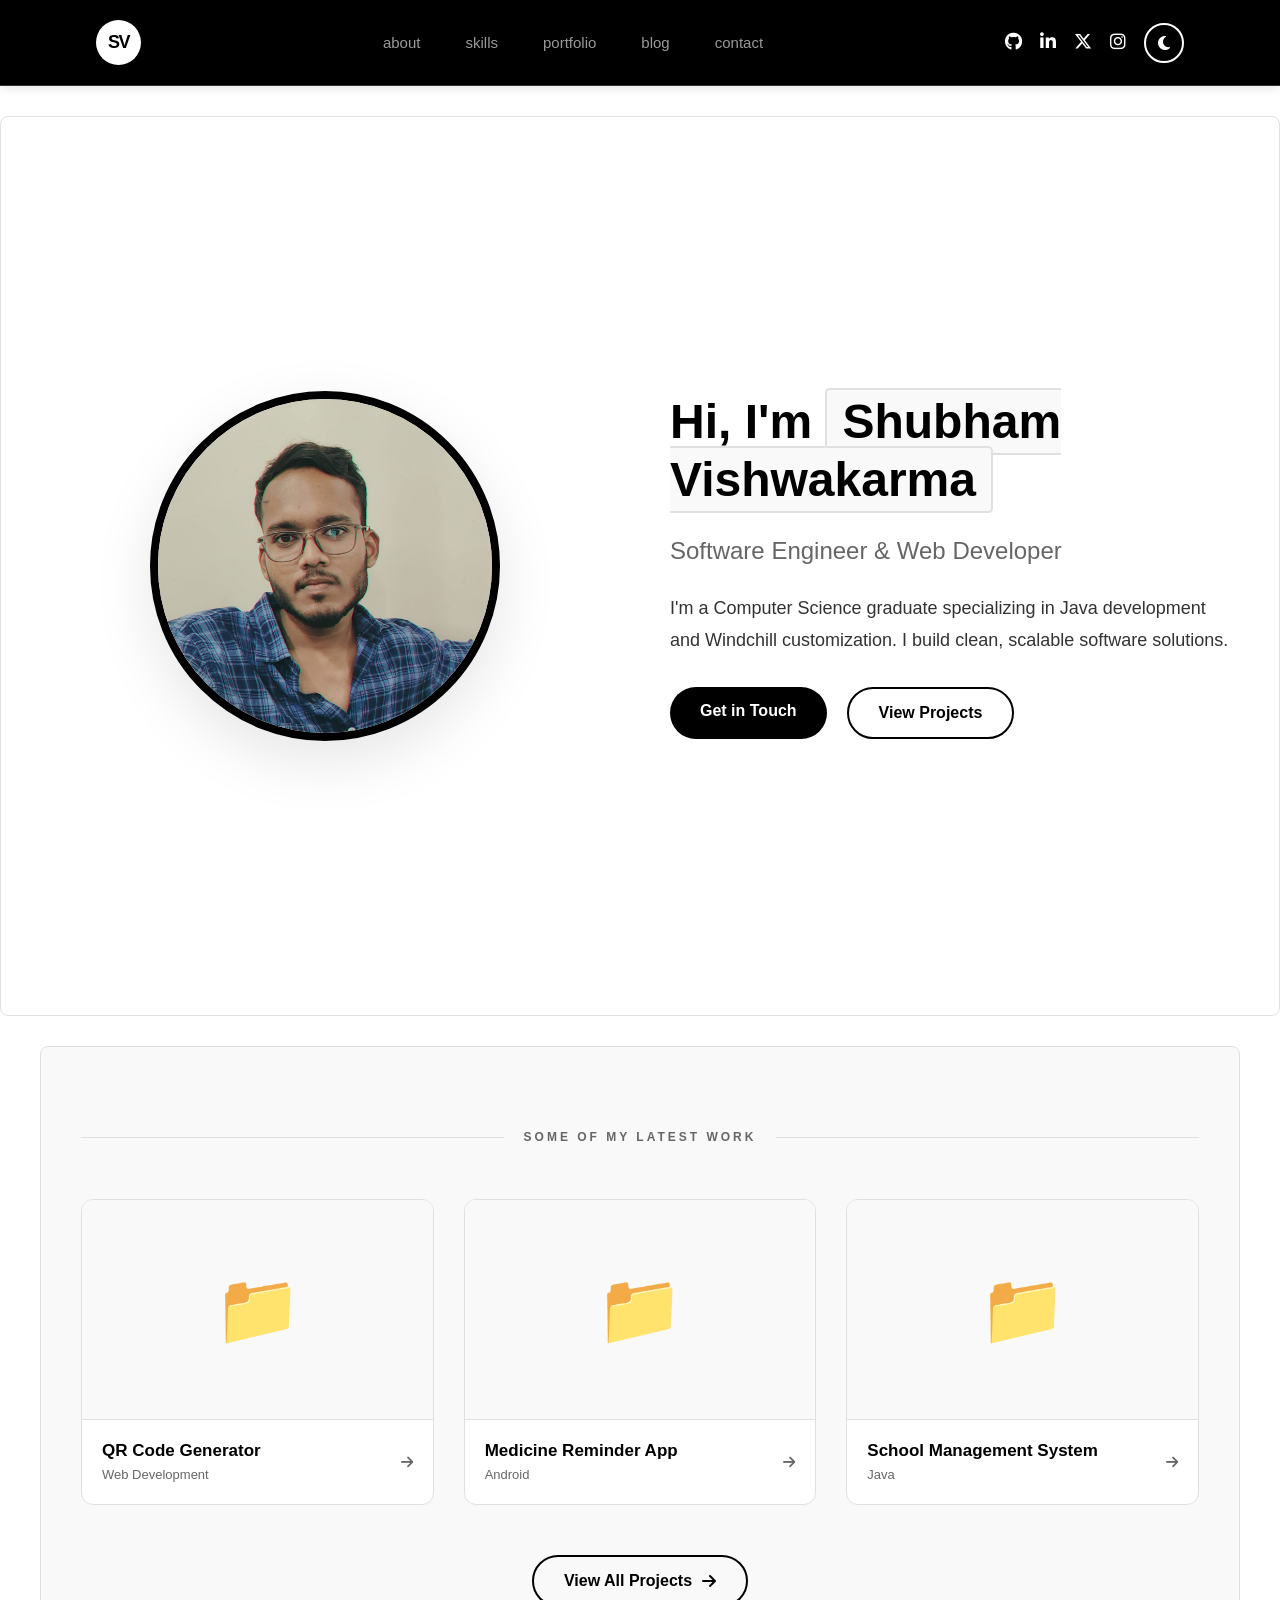
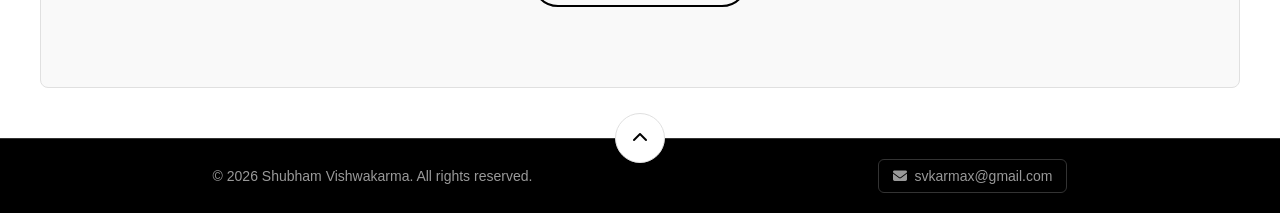
==== index.html @ c635b430 "Initial commit - Complete portfolio website" ====
<!DOCTYPE html>
<html lang="en">
<head>
    <meta charset="UTF-8">
    <meta name="viewport" content="width=device-width, initial-scale=1.0">
    <title>Shubham Vishwakarma | Software Engineer & Web Developer</title>

    <!-- SEO -->
    <meta name="description" content="Shubham Vishwakarma - Software Engineer
    specializing in Java development and Windchill customization.">
    <meta name="author" content="Shubham Vishwakarma">

    <!-- Favicon -->
    <link rel="icon" type="image/svg+xml" href="svg/favicon.svg">
    <link rel="stylesheet" href="https://cdnjs.cloudflare.com/ajax/libs/font-awesome/6.5.1/css/all.min.css">
    <link rel="stylesheet" href="css/style.css">
</head>
<body>

<!-- HEADER -->
<header class="navbar">
    <div class="nav-container">

        <!-- Logo -->
        <div class="logo">
            <a href="index.html" class="logo-link">
                <div class="logo-circular">
                    <div class="initials">SV</div>
                </div>
            </a>
        </div>

        <!-- Navigation Links -->
        <nav class="nav-links">
            <a href="about/index.html">about</a>
            <a href="skills/index.html">skills</a>
            <a href="portfolio/index.html">portfolio</a>
            <a href="blog/index.html">blog</a>
            <a href="contact/index.html">contact</a>
        </nav>

        <!-- Social Links & Theme Toggle -->
        <div class="nav-social">
            <a href="https://github.com/svkarmax" target="_blank" aria-label="GitHub">
                <i class="fab fa-github"></i>
            </a>
            <a href="https://linkedin.com/in/svkarmax" target="_blank" aria-label="LinkedIn">
                <i class="fab fa-linkedin-in"></i>
            </a>
            <a href="https://twitter.com/yourusername" target="_blank" aria-label="Twitter">
                <i class="fab fa-x-twitter"></i>
            </a>
            <a href="https://instagram.com/svkarmax" target="_blank" aria-label="Instagram">
                <i class="fab fa-instagram"></i>
            </a>

            <!-- Theme Toggle Button -->
            <button id="theme-toggle" class="theme-toggle" aria-label="Toggle theme">
                <i class="fas fa-moon"></i>
            </button>
        </div>

    </div>
</header>

<!-- HERO SECTION -->
<section class="hero">
    <div class="hero-container">

        <!-- Photo -->
        <div class="hero-image">
            <img src="images/profile.jpeg" alt="Shubham Vishwakarma">
        </div>

        <!-- Text Content -->
        <div class="hero-content">
            <h1>Hi, I'm <span class="highlight">Shubham Vishwakarma</span></h1>
            <p class="subtitle">Software Engineer & Web Developer</p>
            <p class="description">
                I'm a Computer Science graduate specializing in Java development
                and Windchill customization. I build clean, scalable software solutions.
            </p>
            <div class="hero-buttons">
                <a href="contact/index.html" class="btn btn-primary">Get in Touch</a>
                <a href="portfolio/index.html" class="btn btn-secondary">View Projects</a>
            </div>
        </div>

    </div>
</section>

<!-- WORK SECTION -->
<section class="work-section" id="projects">
    <div class="work-header">
        <p class="work-label">SOME OF MY LATEST WORK</p>
    </div>

    <!-- Cards auto generated from projects.js -->
    <div class="work-grid" id="featured-grid"></div>

    <!-- View All -->
    <div class="work-more">
        <a href="portfolio/index.html" class="btn btn-secondary">
            View All Projects <i class="fas fa-arrow-right"></i>
        </a>
    </div>
</section>



<!-- Scroll to Top Button -->
<button id="scrollTopBtn" class="scroll-top-btn" aria-label="Scroll to top">
    <i class="fas fa-chevron-up"></i>
</button>

<!-- FOOTER -->
<footer class="footer">
    <div class="footer-bottom">
        <div class="footer-bottom-container">
            <p>© 2026 Shubham Vishwakarma. All rights reserved.</p>
            <a href="https://mail.google.com/mail/?view=cm&to=svkarmax@gmail.com"
               target="_blank" class="footer-mail-link">
                <i class="fas fa-envelope"></i>
                svkarmax@gmail.com
            </a>
        </div>
    </div>
</footer>

<!-- Load projects data FIRST then script -->
<script src="js/projects.js"></script>
<script src="js/script.js"></script>

</body>
</html>
---- css/style.css ----
/* Reset */
* {
  margin: 0;
  padding: 0;
  box-sizing: border-box;
}

html {
  scroll-behavior: smooth;
}

/* CSS Variables for Light Theme (Default) */
:root {
  --bg-primary: #ffffff;
  --bg-secondary: #f9f9f9;
  --bg-header: #000000;
  --bg-hero: #ffffff;
  --text-primary: #000000;
  --text-secondary: #333333;
  --text-muted: #666666;
  --border-color: #e0e0e0;
  --logo-bg: #ffffff;
  --logo-text: #000000;
  --button-primary-bg: #000000;
  --button-primary-text: #ffffff;
  --button-secondary-border: #000000;
  --nav-link-color: #999999;
  --nav-link-hover: #ffffff;
  --nav-social-color: #ffffff;
  --section-border: #000000;
  --shadow-color: rgba(0, 0, 0, 0.1);
  --header-border: #333333;
}

/* Dark Theme Variables */
body.dark-theme {
  --bg-primary: #000000;
  --bg-secondary: #111111;
  --bg-header: #ffffff;
  --bg-hero: #000000;
  --text-primary: #ffffff;
  --text-secondary: #cccccc;
  --text-muted: #999999;
  --border-color: #333333;
  --logo-bg: #000000;
  --logo-text: #ffffff;
  --button-primary-bg: #ffffff;
  --button-primary-text: #000000;
  --button-secondary-border: #ffffff;
  --nav-link-color: #666666;
  --nav-link-hover: #000000;
  --nav-social-color: #000000;
  --section-border: #ffffff;
  --shadow-color: rgba(255, 255, 255, 0.1);
  --header-border: #e0e0e0;
}

body {
  font-family: Arial, sans-serif;
  background-color: var(--bg-primary);
  color: var(--text-primary);
  transition: background-color 0.3s ease, color 0.3s ease;
}

/* Header styling */
.navbar {
  background: var(--bg-header);
  padding: 20px 0;
  position: sticky;
  top: 0;
  z-index: 1000;
  box-shadow: 0 2px 10px var(--shadow-color);
  border-bottom: 1px solid var(--header-border);
  transition: background 0.3s ease;
}

.nav-container {
  width: 85%;
  max-width: 1200px;
  margin: auto;
  display: flex;
  align-items: center;
  justify-content: space-between;
}

/* Logo */
.logo {
  display: flex;
  align-items: center;
}

.logo-link {
  text-decoration: none;
  display: inline-block;
}

.logo-circular {
  width: 45px;
  height: 45px;
  background: var(--logo-bg);
  border-radius: 50%;
  display: flex;
  align-items: center;
  justify-content: center;
  transition: all 0.4s ease;
  cursor: pointer;
  box-shadow: 0 4px 15px var(--shadow-color);
}

.logo-circular:hover {
  transform: rotate(360deg) scale(1.1);
  box-shadow: 0 6px 20px var(--shadow-color);
}

.logo-circular .initials {
  font-size: 18px;
  font-weight: 900;
  color: var(--logo-text);
  letter-spacing: -1.5px;
  font-family: 'Arial Black', sans-serif;
}

/* Navigation links */
.nav-links {
  display: flex;
  gap: 15px;
}

.nav-links a {
  color: var(--nav-link-color);
  margin: 0 15px;
  text-decoration: none;
  font-size: 15px;
  text-transform: lowercase;
  transition: color 0.3s ease;
  position: relative;
}

.nav-links a:hover {
  color: var(--nav-link-hover);
}

/* Active link highlighting */
.nav-links a.active {
  color: var(--nav-link-hover);
  font-weight: 600;
}

.nav-links a.active::after {
  content: '';
  position: absolute;
  bottom: -5px;
  left: 0;
  width: 100%;
  height: 2px;
  background: var(--nav-link-hover);
  animation: slideIn 0.3s ease;
}

@keyframes slideIn {
  from { width: 0; }
  to   { width: 100%; }
}

/* Social links */
.nav-social {
  display: flex;
  align-items: center;
  gap: 18px;
}

.nav-social a {
  color: var(--nav-social-color);
  font-size: 18px;
  transition: color 0.3s ease, transform 0.3s ease;
  text-decoration: none;
}

.nav-social a:hover {
  color: var(--nav-link-color);
  transform: translateY(-3px);
}

/* Theme Toggle Button */
.theme-toggle {
  background: none;
  border: 2px solid var(--nav-social-color);
  color: var(--nav-social-color);
  width: 40px;
  height: 40px;
  border-radius: 50%;
  cursor: pointer;
  display: flex;
  align-items: center;
  justify-content: center;
  transition: all 0.3s ease;
  font-size: 16px;
}

.theme-toggle:hover {
  background: var(--logo-bg);
  color: var(--logo-text);
  transform: rotate(20deg);
  border-color: var(--logo-bg);
}

/* HERO SECTION */
.hero {
  background: var(--bg-hero);
  padding: 100px 20px;
  min-height: 100vh;
  display: flex;
  align-items: center;
  justify-content: center;
  transition: background 0.3s ease;
}

.hero-container {
  max-width: 1200px;
  width: 100%;
  display: flex;
  align-items: center;
  justify-content: space-between;
  gap: 60px;
}

/* Photo Styling */
.hero-image {
  flex: 1;
  display: flex;
  justify-content: center;
  animation: fadeInLeft 1s ease;
}

.hero-image img {
  width: 350px;
  height: 350px;
  border-radius: 50%;
  object-fit: cover;
  border: 8px solid var(--text-primary);
  box-shadow: 0 20px 60px var(--shadow-color);
  transition: transform 0.3s ease, filter 0.3s ease;
}

.hero-image img:hover {
  transform: scale(1.05);
}

/* Text Content */
.hero-content {
  flex: 1;
  color: var(--text-primary);
  animation: fadeInRight 1s ease;
}

.hero-content h1 {
  font-size: 48px;
  margin-bottom: 20px;
  line-height: 1.2;
  color: var(--text-primary);
}

.hero-content .highlight {
  color: var(--text-primary);
  background: var(--bg-secondary);
  padding: 5px 15px;
  border-radius: 5px;
  border: 2px solid var(--border-color);
}

.hero-content .subtitle {
  font-size: 24px;
  margin-bottom: 20px;
  color: var(--text-muted);
  font-weight: 300;
}

.hero-content .description {
  font-size: 18px;
  line-height: 1.8;
  margin-bottom: 30px;
  color: var(--text-secondary);
}

/* Buttons */
.hero-buttons {
  display: flex;
  gap: 20px;
}

.btn {
  padding: 15px 30px;
  border-radius: 30px;
  text-decoration: none;
  font-size: 16px;
  font-weight: 600;
  transition: all 0.3s ease;
  display: inline-block;
}

.btn-primary {
  background: var(--button-primary-bg);
  color: var(--button-primary-text);
}

.btn-primary:hover {
  transform: translateY(-3px);
  box-shadow: 0 10px 30px var(--shadow-color);
  opacity: 0.9;
}

.btn-secondary {
  background: transparent;
  color: var(--text-primary);
  border: 2px solid var(--button-secondary-border);
}

.btn-secondary:hover {
  background: var(--button-primary-bg);
  color: var(--button-primary-text);
  transform: translateY(-3px);
}

/* Animations */
@keyframes fadeInLeft {
  from {
    opacity: 0;
    transform: translateX(-50px);
  }
  to {
    opacity: 1;
    transform: translateX(0);
  }
}

@keyframes fadeInRight {
  from {
    opacity: 0;
    transform: translateX(50px);
  }
  to {
    opacity: 1;
    transform: translateX(0);
  }
}

/* Content styling */
.content {
  padding: 40px;
  max-width: 1200px;
  margin: 0 auto;
  background: var(--bg-primary);
}

section {
  background: var(--bg-secondary);
  margin: 30px 0;
  padding: 40px;
  border-radius: 8px;
  min-height: 300px;
  border: 1px solid var(--border-color);
  transition: background 0.3s ease;
  scroll-margin-top: 80px;
}

section h2 {
  margin-bottom: 20px;
  color: var(--text-primary);
  font-size: 32px;
  border-bottom: 3px solid var(--section-border);
  padding-bottom: 10px;
  display: inline-block;
}

section p {
  line-height: 1.8;
  color: var(--text-secondary);
  margin-bottom: 15px;
  font-size: 16px;
}

/* ========================
   FOOTER
======================== */

.footer {
  background: var(--bg-header);
  transition: background 0.3s ease;
}

.footer-bottom {
  padding: 20px 40px;
  border-top: 1px solid var(--header-border);
}

.footer-bottom-container {
  max-width: 1200px;
  margin: 0 auto;
  display: flex;
  align-items: center;
  justify-content: space-around;
}

.footer-bottom-container p {
  font-size: 14px;
  color: var(--nav-link-color);
  margin: 0;
}

.footer-mail-link {
  display: flex;
  align-items: center;
  gap: 8px;
  color: var(--nav-link-color);
  text-decoration: none;
  font-size: 14px;
  padding: 8px 14px;
  border: 1px solid var(--header-border);
  border-radius: 6px;
  transition: all 0.3s ease;
}

.footer-mail-link i {
  font-size: 14px;
}

.footer-mail-link:hover {
  color: var(--nav-social-color);
  border-color: var(--nav-social-color);
  transform: translateY(-2px);
  box-shadow: 0 4px 12px var(--shadow-color);
}

/* Responsive */
@media (max-width: 768px) {
  .footer-bottom {
    padding: 20px;
  }

  .footer-bottom-container {
    flex-direction: column;
    gap: 15px;
    text-align: center;
  }
}

/* ========================
    SCROLL TO TOP BUTTON
 ======================== */

 .scroll-top-btn {
   display: block;
   width: 50px;
   height: 50px;
   background: var(--bg-primary);
   color: var(--text-primary);
   border: 1px solid var(--border-color);
   border-radius: 50%;
   cursor: pointer;
   margin: 0 auto;
   transform: translateY(25px);  /* Half overlap on footer */
   display: flex;
   align-items: center;
   justify-content: center;
   font-size: 16px;
   transition: all 0.3s ease;
   opacity: 0;
   visibility: hidden;
   z-index: 999;
   position: relative;
 }

 .scroll-top-btn.visible {
   opacity: 1;
   visibility: visible;
 }

 .scroll-top-btn:hover {
   background: var(--bg-secondary);
   box-shadow: 0 4px 15px var(--shadow-color);
 }

 /* Portfolio Page */
 .portfolio-page {
   max-width: 1200px;
   margin: 0 auto;
   padding: 60px 40px 80px;
 }

 .portfolio-page-header {
   margin-bottom: 50px;
 }

 .portfolio-page-header h1 {
   font-size: 42px;
   color: var(--text-primary);
   margin-bottom: 10px;
 }

 .portfolio-page-header p {
   font-size: 16px;
   color: var(--text-muted);
 }
/* ========================
   WORK SECTION
======================== */

.work-section {
  padding: 80px 40px;
  max-width: 1200px;
  margin: 0 auto;
}

.work-header {
  display: flex;
  align-items: center;
  gap: 20px;
  margin-bottom: 50px;
}

.work-header::before,
.work-header::after {
  content: '';
  flex: 1;
  height: 1px;
  background: var(--border-color);
}

.work-label {
  font-size: 12px;
  font-weight: 600;
  letter-spacing: 3px;
  color: var(--text-muted);
  white-space: nowrap;
  margin: 0;
  text-transform: uppercase;
}

/* Work Grid */
.work-grid {
  display: grid;
  grid-template-columns: repeat(3, 1fr);
  gap: 30px;
  margin-bottom: 40px;
}

/* Work Card */
.work-card {
  background: var(--bg-primary);
  border: 1px solid var(--border-color);
  border-radius: 12px;
  overflow: hidden;
  text-decoration: none;
  display: block;
  transition: all 0.3s ease;
}

.work-card:hover {
  transform: translateY(-8px);
  box-shadow: 0 20px 40px var(--shadow-color);
  border-color: var(--text-primary);
}

/* Image */
.work-image {
  width: 100%;
  height: 220px;
  overflow: hidden;
  border-bottom: 1px solid var(--border-color);
}

.work-image img {
  width: 100%;
  height: 100%;
  object-fit: cover;
  transition: transform 0.4s ease;
}

.work-card:hover .work-image img {
  transform: scale(1.05);
}

.work-placeholder {
  width: 100%;
  height: 100%;
  display: flex;
  align-items: center;
  justify-content: center;
  font-size: 70px;
  background: var(--bg-secondary);
}

/* Info */
.work-info {
  padding: 20px;
  display: flex;
  align-items: center;
  justify-content: space-between;
  gap: 12px;
}

.work-info-left {
  flex: 1;
}

.work-info-left h3 {
  font-size: 17px;
  font-weight: 700;
  color: var(--text-primary);
  margin-bottom: 4px;
  line-height: 1.3;
}

.work-info-left p {
  font-size: 13px;
  color: var(--text-muted);
  margin: 0;
  line-height: 1.4;
}

.work-arrow {
  color: var(--text-muted);
  font-size: 14px;
  flex-shrink: 0;
  transition: all 0.3s ease;
}

.work-card:hover .work-arrow {
  color: var(--text-primary);
  transform: translateX(5px);
}

/* View More */
.work-more {
  text-align: center;
  margin-top: 50px;
}

.work-more .btn {
  display: inline-flex;
  align-items: center;
  gap: 10px;
}

/* Responsive */
@media (max-width: 1024px) {
  .work-grid {
    grid-template-columns: repeat(2, 1fr);
  }
}

@media (max-width: 768px) {
  .work-section {
    padding: 50px 20px;
  }

  .work-grid {
    grid-template-columns: 1fr;
    gap: 20px;
  }

  .work-image {
    height: 200px;
  }

  .work-more {
    margin-top: 30px;
  }

  .nav-container {
    flex-direction: column;
    gap: 20px;
  }

  .nav-links {
    flex-wrap: wrap;
    justify-content: center;
    gap: 10px;
  }

  .nav-links a {
    margin: 0 10px;
  }

  .nav-social {
    justify-content: center;
  }

  .logo-circular {
    width: 40px;
    height: 40px;
  }

  .logo-circular .initials {
    font-size: 16px;
  }

  .hero {
    padding: 60px 20px;
  }

  .hero-container {
    flex-direction: column;
    text-align: center;
    gap: 40px;
  }

  .hero-image img {
    width: 250px;
    height: 250px;
  }

  .hero-content h1 {
    font-size: 32px;
  }

  .hero-content .subtitle {
    font-size: 20px;
  }

  .hero-content .description {
    font-size: 16px;
  }

  .hero-buttons {
    justify-content: center;
    flex-wrap: wrap;
  }
}
 /* Make portfolio grid show more columns */
 #portfolio-grid {
   grid-template-columns: repeat(3, 1fr);
 }

 @media (max-width: 1024px) {
   #portfolio-grid {
     grid-template-columns: repeat(2, 1fr);
   }
 }

 @media (max-width: 768px) {
   .portfolio-page {
     padding: 40px 20px 60px;
   }

   #portfolio-grid {
     grid-template-columns: 1fr;
   }
 }
 /* Navigation Active Link Styles */
 .nav-links a.active {
     color: var(--primary-color, #007bff);
     font-weight: 600;
     position: relative;
 }

 .nav-links a.active::after {
     content: '';
     position: absolute;
     bottom: -5px;
     left: 0;
     width: 100%;
     height: 2px;
     background-color: var(--primary-color, #007bff);
     animation: slideIn 0.3s ease;
 }

 @keyframes slideIn {
     from { width: 0; }
     to { width: 100%; }
 }
 /* ====================================
    ABOUT PAGE STYLES
    ==================================== */

 .about-page {
     padding: 120px 20px 60px;
     min-height: 100vh;
 }

 .about-page .container {
     max-width: 1200px;
     margin: 0 auto;
 }

 /* Page Header */
 .page-header {
     text-align: center;
     margin-bottom: 50px;
 }

 .page-header h1 {
     font-size: 2.5rem;
     color: var(--text-color);
     margin-bottom: 15px;
 }

 .header-line {
     width: 80px;
     height: 4px;
     background: var(--primary-color, #007bff);
     margin: 0 auto;
     border-radius: 2px;
 }

 /* About Content Layout */
 .about-content {
     display: grid;
     grid-template-columns: 350px 1fr;
     gap: 40px;
 }

 /* Left Column */
 .about-left {
     background: var(--card-bg, #f8f9fa);
     border-radius: 15px;
     padding: 30px;
     box-shadow: 0 5px 20px rgba(0,0,0,0.05);
 }

 .profile-image-large {
     width: 100%;
     aspect-ratio: 1;
     border-radius: 15px;
     overflow: hidden;
     margin-bottom: 25px;
 }

 .profile-image-large img {
     width: 100%;
     height: 100%;
     object-fit: cover;
 }

 .personal-info {
     text-align: center;
 }

 .personal-info h3 {
     font-size: 1.5rem;
     margin-bottom: 5px;
     color: var(--text-color);
 }

 .personal-info .title {
     color: var(--primary-color, #007bff);
     font-size: 0.95rem;
     margin-bottom: 20px;
 }

 .info-details {
     text-align: left;
     margin: 20px 0;
     padding: 15px 0;
     border-top: 1px solid rgba(0,0,0,0.1);
     border-bottom: 1px solid rgba(0,0,0,0.1);
 }

 .info-item {
     display: flex;
     align-items: center;
     gap: 12px;
     margin-bottom: 12px;
 }

 .info-item i {
     width: 20px;
     color: var(--primary-color, #007bff);
 }

 .info-item span {
     color: var(--text-color);
     font-size: 0.95rem;
 }

 .social-links {
     display: flex;
     justify-content: center;
     gap: 15px;
     margin-top: 20px;
 }

 .social-links a {
     width: 40px;
     height: 40px;
     border-radius: 50%;
     background: var(--primary-color, #007bff);
     color: white;
     display: flex;
     align-items: center;
     justify-content: center;
     transition: all 0.3s ease;
 }

 .social-links a:hover {
     transform: translateY(-3px);
     background: var(--primary-color-dark, #0056b3);
 }

 /* Right Column */
 .about-right {
     background: var(--card-bg, #f8f9fa);
     border-radius: 15px;
     padding: 40px;
     box-shadow: 0 5px 20px rgba(0,0,0,0.05);
 }

 .bio-section {
     margin-bottom: 40px;
 }

 .bio-section h2 {
     font-size: 2rem;
     margin-bottom: 15px;
     color: var(--text-color);
 }

 .bio-section .lead {
     font-size: 1.2rem;
     color: var(--primary-color, #007bff);
     margin-bottom: 20px;
     line-height: 1.6;
 }

 .bio-section p {
     color: var(--text-color);
     line-height: 1.8;
     margin-bottom: 15px;
     opacity: 0.9;
 }

 /* Timeline Sections */
 .experience-section,
 .education-section {
     margin-bottom: 40px;
 }

 .experience-section h3,
 .education-section h3,
 .interests-section h3 {
     font-size: 1.5rem;
     margin-bottom: 25px;
     color: var(--text-color);
     position: relative;
     padding-left: 15px;
 }

 .experience-section h3::before,
 .education-section h3::before,
 .interests-section h3::before {
     content: '';
     position: absolute;
     left: 0;
     top: 50%;
     transform: translateY(-50%);
     width: 5px;
     height: 25px;
     background: var(--primary-color, #007bff);
     border-radius: 3px;
 }

 .timeline-item {
     display: grid;
     grid-template-columns: 100px 1fr;
     gap: 20px;
     margin-bottom: 30px;
 }

 .timeline-left .year {
     font-weight: 600;
     color: var(--primary-color, #007bff);
     background: rgba(0,123,255,0.1);
     padding: 5px 10px;
     border-radius: 20px;
     font-size: 0.9rem;
     display: inline-block;
 }

 .timeline-right h4 {
     font-size: 1.1rem;
     margin-bottom: 5px;
     color: var(--text-color);
 }

 .timeline-right .company {
     color: var(--primary-color, #007bff);
     font-size: 0.95rem;
     margin-bottom: 8px;
     font-weight: 500;
 }

 .timeline-right p {
     color: var(--text-color);
     line-height: 1.6;
     opacity: 0.8;
     font-size: 0.95rem;
 }

 /* Interests Grid */
 .interests-grid {
     display: grid;
     grid-template-columns: repeat(auto-fill, minmax(120px, 1fr));
     gap: 15px;
 }

 .interest-item {
     background: rgba(0,123,255,0.05);
     border-radius: 10px;
     padding: 15px;
     text-align: center;
     transition: all 0.3s ease;
 }

 .interest-item:hover {
     transform: translateY(-3px);
     background: var(--primary-color, #007bff);
     color: white;
 }

 .interest-item i {
     font-size: 1.5rem;
     color: var(--primary-color, #007bff);
     margin-bottom: 8px;
     display: block;
 }

 .interest-item:hover i {
     color: white;
 }

 .interest-item span {
     font-size: 0.9rem;
     color: var(--text-color);
 }

 .interest-item:hover span {
     color: white;
 }

 /* Dark Theme Adjustments */
 .dark-theme .about-left,
 .dark-theme .about-right {
     background: #2d2d2d;
 }

 .dark-theme .info-item span,
 .dark-theme .bio-section p,
 .dark-theme .timeline-right p {
     color: #e0e0e0;
 }

 .dark-theme .interest-item {
     background: #3d3d3d;
 }

 .dark-theme .interest-item span {
     color: #e0e0e0;
 }

 /* Responsive Design */
 @media (max-width: 992px) {
     .about-content {
         grid-template-columns: 1fr;
     }

     .about-left {
         max-width: 400px;
         margin: 0 auto;
     }
 }

 @media (max-width: 768px) {
     .about-page {
         padding: 100px 15px 40px;
     }

     .page-header h1 {
         font-size: 2rem;
     }

     .timeline-item {
         grid-template-columns: 1fr;
         gap: 5px;
     }

     .bio-section h2 {
         font-size: 1.5rem;
     }

     .bio-section .lead {
         font-size: 1.1rem;
     }
 }

 @media (max-width: 480px) {
     .about-right {
         padding: 25px;
     }

     .interests-grid {
         grid-template-columns: repeat(2, 1fr);
     }
 }
/* ====================================
   SKILLS PAGE STYLES
   ==================================== */

.skills-page {
    padding: 120px 20px 60px;
    min-height: 100vh;
}

.skills-page .container {
    max-width: 1200px;
    margin: 0 auto;
}

/* Page Header */
.page-header {
    text-align: center;
    margin-bottom: 50px;
}

.page-header h1 {
    font-size: 2.5rem;
    color: var(--text-color);
    margin-bottom: 15px;
}

.header-line {
    width: 80px;
    height: 4px;
    background: var(--primary-color, #007bff);
    margin: 0 auto 15px;
    border-radius: 2px;
}

.header-subtitle {
    color: var(--text-color);
    opacity: 0.8;
    font-size: 1.1rem;
}

/* Skills Content */
.skills-content {
    display: flex;
    flex-direction: column;
    gap: 50px;
}

/* Skill Category */
.skill-category {
    background: var(--card-bg, #f8f9fa);
    border-radius: 15px;
    padding: 30px;
    box-shadow: 0 5px 20px rgba(0,0,0,0.05);
}

.category-header {
    display: flex;
    align-items: center;
    gap: 15px;
    margin-bottom: 25px;
    padding-bottom: 15px;
    border-bottom: 2px solid rgba(0,0,0,0.1);
}

.category-header i {
    font-size: 2rem;
    color: var(--primary-color, #007bff);
}

.category-header h2 {
    font-size: 1.8rem;
    color: var(--text-color);
}

/* Skills Grid */
.skills-grid {
    display: grid;
    grid-template-columns: repeat(auto-fill, minmax(300px, 1fr));
    gap: 20px;
}

/* Skill Card */
.skill-card {
    display: flex;
    gap: 15px;
    padding: 20px;
    background: var(--bg-color, #ffffff);
    border-radius: 12px;
    transition: all 0.3s ease;
    border: 1px solid rgba(0,0,0,0.05);
}

.skill-card:hover {
    transform: translateY(-3px);
    box-shadow: 0 10px 25px rgba(0,0,0,0.1);
    border-color: var(--primary-color, #007bff);
}

.skill-icon {
    flex-shrink: 0;
    width: 50px;
    height: 50px;
    background: rgba(0,123,255,0.1);
    border-radius: 12px;
    display: flex;
    align-items: center;
    justify-content: center;
}

.skill-icon i {
    font-size: 1.8rem;
    color: var(--primary-color, #007bff);
}

.skill-info {
    flex: 1;
}

.skill-info h3 {
    font-size: 1.1rem;
    margin-bottom: 10px;
    color: var(--text-color);
}

.skill-level {
    display: flex;
    align-items: center;
    gap: 10px;
    margin-bottom: 8px;
}

.progress-bar {
    flex: 1;
    height: 6px;
    background: rgba(0,0,0,0.1);
    border-radius: 3px;
    overflow: hidden;
}

.progress {
    height: 100%;
    background: var(--primary-color, #007bff);
    border-radius: 3px;
    transition: width 1s ease;
}

.level-text {
    font-size: 0.85rem;
    font-weight: 600;
    color: var(--primary-color, #007bff);
    min-width: 45px;
}

.skill-description {
    font-size: 0.9rem;
    color: var(--text-color);
    opacity: 0.7;
    line-height: 1.4;
}

/* Soft Skills Grid */
.soft-skills-grid {
    display: grid;
    grid-template-columns: repeat(auto-fill, minmax(150px, 1fr));
    gap: 15px;
}

.soft-skill-item {
    display: flex;
    align-items: center;
    gap: 10px;
    padding: 12px 15px;
    background: var(--bg-color, #ffffff);
    border-radius: 10px;
    border: 1px solid rgba(0,0,0,0.05);
    transition: all 0.3s ease;
}

.soft-skill-item:hover {
    transform: translateY(-2px);
    background: var(--primary-color, #007bff);
    border-color: var(--primary-color, #007bff);
}

.soft-skill-item i {
    font-size: 1.2rem;
    color: var(--primary-color, #007bff);
    transition: color 0.3s ease;
}

.soft-skill-item:hover i {
    color: white;
}

.soft-skill-item span {
    font-size: 0.95rem;
    color: var(--text-color);
    transition: color 0.3s ease;
}

.soft-skill-item:hover span {
    color: white;
}

/* Dark Theme Adjustments */
.dark-theme .skill-category {
    background: #2d2d2d;
}

.dark-theme .skill-card {
    background: #3d3d3d;
    border-color: #4d4d4d;
}

.dark-theme .soft-skill-item {
    background: #3d3d3d;
    border-color: #4d4d4d;
}

.dark-theme .progress-bar {
    background: #4d4d4d;
}

/* Responsive Design */
@media (max-width: 768px) {
    .skills-page {
        padding: 100px 15px 40px;
    }

    .page-header h1 {
        font-size: 2rem;
    }

    .category-header h2 {
        font-size: 1.5rem;
    }

    .skills-grid {
        grid-template-columns: 1fr;
    }

    .skill-card {
        padding: 15px;
    }

    .soft-skills-grid {
        grid-template-columns: repeat(2, 1fr);
    }
}

@media (max-width: 480px) {
    .skill-category {
        padding: 20px;
    }

    .soft-skills-grid {
        grid-template-columns: 1fr;
    }
}
/* ====================================
   BLOG PAGE STYLES
   ==================================== */

.blog-page {
    padding: 120px 20px 60px;
    min-height: 100vh;
}

.blog-page .container {
    max-width: 1200px;
    margin: 0 auto;
}

/* Page Header */
.blog-page .page-header {
    text-align: center;
    margin-bottom: 40px;
}

.blog-page .page-header h1 {
    font-size: 2.5rem;
    color: var(--text-color);
    margin-bottom: 15px;
}

.blog-page .header-line {
    width: 80px;
    height: 4px;
    background: var(--primary-color, #007bff);
    margin: 0 auto 15px;
    border-radius: 2px;
}

.blog-page .header-subtitle {
    color: var(--text-color);
    opacity: 0.8;
    font-size: 1.1rem;
}

/* Blog Categories */
.blog-categories {
    display: flex;
    justify-content: center;
    flex-wrap: wrap;
    gap: 15px;
    margin-bottom: 50px;
}

.category-btn {
    padding: 10px 25px;
    border: 2px solid var(--primary-color, #007bff);
    background: transparent;
    color: var(--text-color);
    border-radius: 30px;
    font-size: 0.95rem;
    cursor: pointer;
    transition: all 0.3s ease;
}

.category-btn:hover {
    background: var(--primary-color, #007bff);
    color: white;
    transform: translateY(-2px);
}

.category-btn.active {
    background: var(--primary-color, #007bff);
    color: white;
}

/* Blog Grid */
.blog-grid {
    display: grid;
    grid-template-columns: repeat(auto-fill, minmax(350px, 1fr));
    gap: 30px;
    margin-bottom: 50px;
}

/* Blog Card */
.blog-card {
    background: var(--card-bg, #f8f9fa);
    border-radius: 15px;
    overflow: hidden;
    box-shadow: 0 5px 20px rgba(0,0,0,0.05);
    transition: all 0.3s ease;
    opacity: 1;
    transform: scale(1);
}

.blog-card:hover {
    transform: translateY(-5px);
    box-shadow: 0 15px 30px rgba(0,0,0,0.1);
}

.blog-image {
    width: 100%;
    height: 200px;
    overflow: hidden;
}

.blog-image img {
    width: 100%;
    height: 100%;
    object-fit: cover;
    transition: transform 0.5s ease;
}

.blog-card:hover .blog-image img {
    transform: scale(1.1);
}

.blog-content {
    padding: 25px;
}

.blog-meta {
    display: flex;
    justify-content: space-between;
    align-items: center;
    margin-bottom: 15px;
}

.blog-category {
    background: rgba(0,123,255,0.1);
    color: var(--primary-color, #007bff);
    padding: 5px 12px;
    border-radius: 20px;
    font-size: 0.85rem;
    font-weight: 600;
}

.blog-date {
    color: var(--text-color);
    opacity: 0.6;
    font-size: 0.85rem;
}

.blog-date i {
    margin-right: 5px;
}

.blog-title {
    font-size: 1.3rem;
    margin-bottom: 10px;
    color: var(--text-color);
    line-height: 1.4;
}

.blog-excerpt {
    color: var(--text-color);
    opacity: 0.7;
    line-height: 1.6;
    margin-bottom: 20px;
    font-size: 0.95rem;
}

.blog-footer {
    display: flex;
    justify-content: space-between;
    align-items: center;
    padding-top: 15px;
    border-top: 1px solid rgba(0,0,0,0.1);
}

.blog-read-time {
    color: var(--text-color);
    opacity: 0.6;
    font-size: 0.85rem;
}

.blog-read-time i {
    margin-right: 5px;
}

.blog-read-more {
    color: var(--primary-color, #007bff);
    text-decoration: none;
    font-size: 0.95rem;
    font-weight: 600;
    transition: all 0.3s ease;
}

.blog-read-more i {
    margin-left: 5px;
    transition: transform 0.3s ease;
}

.blog-read-more:hover {
    color: var(--primary-color-dark, #0056b3);
}

.blog-read-more:hover i {
    transform: translateX(5px);
}

/* Pagination */
.pagination {
    display: flex;
    justify-content: center;
    gap: 10px;
    margin-top: 50px;
}

.pagination-btn {
    width: 40px;
    height: 40px;
    border: 2px solid var(--primary-color, #007bff);
    background: transparent;
    color: var(--text-color);
    border-radius: 8px;
    font-size: 0.95rem;
    cursor: pointer;
    transition: all 0.3s ease;
}

.pagination-btn:hover {
    background: var(--primary-color, #007bff);
    color: white;
    transform: translateY(-2px);
}

.pagination-btn.active {
    background: var(--primary-color, #007bff);
    color: white;
}

.pagination-btn.next {
    width: auto;
    padding: 0 15px;
}

.pagination-btn.next i {
    margin-left: 5px;
}

/* Dark Theme Adjustments */
.dark-theme .blog-card {
    background: #2d2d2d;
}

.dark-theme .blog-footer {
    border-top-color: #4d4d4d;
}

/* Responsive Design */
@media (max-width: 768px) {
    .blog-page {
        padding: 100px 15px 40px;
    }

    .blog-page .page-header h1 {
        font-size: 2rem;
    }

    .blog-categories {
        gap: 10px;
    }

    .category-btn {
        padding: 8px 20px;
        font-size: 0.85rem;
    }

    .blog-grid {
        grid-template-columns: 1fr;
        gap: 20px;
    }

    .blog-title {
        font-size: 1.2rem;
    }
}

@media (max-width: 480px) {
    .blog-meta {
        flex-direction: column;
        align-items: flex-start;
        gap: 8px;
    }

    .blog-footer {
        flex-direction: column;
        gap: 10px;
        align-items: flex-start;
    }
}
/* ====================================
   CONTACT PAGE STYLES
   ==================================== */

.contact-page {
    padding: 120px 20px 60px;
    min-height: 100vh;
}

.contact-page .container {
    max-width: 1200px;
    margin: 0 auto;
}

/* Page Header */
.contact-page .page-header {
    text-align: center;
    margin-bottom: 50px;
}

.contact-page .page-header h1 {
    font-size: 2.5rem;
    color: var(--text-color);
    margin-bottom: 15px;
}

.contact-page .header-line {
    width: 80px;
    height: 4px;
    background: var(--primary-color, #007bff);
    margin: 0 auto 15px;
    border-radius: 2px;
}

.contact-page .header-subtitle {
    color: var(--text-color);
    opacity: 0.8;
    font-size: 1.1rem;
}

/* Contact Content Layout */
.contact-content {
    display: grid;
    grid-template-columns: 1fr 1.2fr;
    gap: 40px;
    margin-bottom: 60px;
}

/* Left Column - Contact Info */
.contact-info {
    background: var(--card-bg, #f8f9fa);
    border-radius: 20px;
    padding: 40px;
    box-shadow: 0 5px 20px rgba(0,0,0,0.05);
}

.contact-info h2 {
    font-size: 1.8rem;
    margin-bottom: 15px;
    color: var(--text-color);
}

.contact-description {
    color: var(--text-color);
    opacity: 0.8;
    line-height: 1.6;
    margin-bottom: 30px;
}

/* Contact Methods */
.contact-methods {
    display: flex;
    flex-direction: column;
    gap: 25px;
    margin-bottom: 40px;
}

.contact-method {
    display: flex;
    gap: 20px;
    align-items: flex-start;
}

.method-icon {
    width: 50px;
    height: 50px;
    background: rgba(0,123,255,0.1);
    border-radius: 12px;
    display: flex;
    align-items: center;
    justify-content: center;
    font-size: 1.3rem;
    color: var(--primary-color, #007bff);
}

.method-details h3 {
    font-size: 1.1rem;
    margin-bottom: 5px;
    color: var(--text-color);
}

.method-details a {
    color: var(--primary-color, #007bff);
    text-decoration: none;
    font-size: 1rem;
    margin-bottom: 3px;
    display: inline-block;
    transition: color 0.3s ease;
}

.method-details a:hover {
    color: var(--primary-color-dark, #0056b3);
    text-decoration: underline;
}

.method-details p {
    color: var(--text-color);
    opacity: 0.7;
    font-size: 0.9rem;
}

/* Social Connect */
.social-connect h3 {
    font-size: 1.2rem;
    margin-bottom: 20px;
    color: var(--text-color);
}

.social-grid {
    display: grid;
    grid-template-columns: repeat(2, 1fr);
    gap: 15px;
}

.social-item {
    display: flex;
    align-items: center;
    gap: 12px;
    padding: 12px 15px;
    background: var(--bg-color, #ffffff);
    border-radius: 12px;
    text-decoration: none;
    transition: all 0.3s ease;
    border: 1px solid rgba(0,0,0,0.05);
}

.social-item:hover {
    transform: translateY(-3px);
    background: var(--primary-color, #007bff);
    border-color: var(--primary-color, #007bff);
}

.social-item i {
    font-size: 1.3rem;
    color: var(--primary-color, #007bff);
    transition: color 0.3s ease;
}

.social-item:hover i {
    color: white;
}

.social-item span {
    color: var(--text-color);
    font-size: 0.95rem;
    transition: color 0.3s ease;
}

.social-item:hover span {
    color: white;
}

/* Right Column - Contact Form */
.contact-form-container {
    background: var(--card-bg, #f8f9fa);
    border-radius: 20px;
    padding: 40px;
    box-shadow: 0 5px 20px rgba(0,0,0,0.05);
}

.contact-form-container h2 {
    font-size: 1.8rem;
    margin-bottom: 25px;
    color: var(--text-color);
}

.contact-form {
    display: flex;
    flex-direction: column;
    gap: 20px;
}

.form-group {
    display: flex;
    flex-direction: column;
    gap: 8px;
}

.form-group label {
    color: var(--text-color);
    font-size: 0.95rem;
    font-weight: 500;
}

.form-group input,
.form-group textarea {
    padding: 12px 15px;
    border: 2px solid transparent;
    border-radius: 10px;
    background: var(--bg-color, #ffffff);
    color: var(--text-color);
    font-size: 0.95rem;
    transition: all 0.3s ease;
}

.form-group input:focus,
.form-group textarea:focus {
    outline: none;
    border-color: var(--primary-color, #007bff);
    box-shadow: 0 0 0 3px rgba(0,123,255,0.1);
}

.form-group input::placeholder,
.form-group textarea::placeholder {
    color: var(--text-color);
    opacity: 0.5;
}

.submit-btn {
    padding: 14px 30px;
    background: var(--primary-color, #007bff);
    color: white;
    border: none;
    border-radius: 10px;
    font-size: 1rem;
    font-weight: 600;
    cursor: pointer;
    display: flex;
    align-items: center;
    justify-content: center;
    gap: 10px;
    transition: all 0.3s ease;
    margin-top: 10px;
}

.submit-btn:hover {
    background: var(--primary-color-dark, #0056b3);
    transform: translateY(-2px);
    box-shadow: 0 5px 15px rgba(0,123,255,0.3);
}

.submit-btn i {
    font-size: 1.1rem;
    transition: transform 0.3s ease;
}

.submit-btn:hover i {
    transform: translateX(5px);
}

/* Form Status */
.form-status {
    margin-top: 20px;
    display: none;
}

.status-message {
    padding: 15px;
    border-radius: 10px;
    font-size: 0.95rem;
    display: flex;
    align-items: center;
    gap: 10px;
}

.status-message.sending {
    background: rgba(0,123,255,0.1);
    color: var(--primary-color, #007bff);
}

.status-message.success {
    background: rgba(40,167,69,0.1);
    color: #28a745;
}

.status-message.error {
    background: rgba(220,53,69,0.1);
    color: #dc3545;
}

.status-message i {
    font-size: 1.2rem;
}

/* Map Section */
.map-section {
    margin-top: 40px;
    border-radius: 20px;
    overflow: hidden;
    box-shadow: 0 5px 20px rgba(0,0,0,0.05);
}

/* Dark Theme Adjustments */
.dark-theme .contact-info,
.dark-theme .contact-form-container {
    background: #2d2d2d;
}

.dark-theme .social-item {
    background: #3d3d3d;
    border-color: #4d4d4d;
}

.dark-theme .form-group input,
.dark-theme .form-group textarea {
    background: #3d3d3d;
    border-color: #4d4d4d;
}

.dark-theme .form-group input:focus,
.dark-theme .form-group textarea:focus {
    border-color: var(--primary-color, #007bff);
}

/* Responsive Design */
@media (max-width: 992px) {
    .contact-content {
        grid-template-columns: 1fr;
        gap: 30px;
    }
}

@media (max-width: 768px) {
    .contact-page {
        padding: 100px 15px 40px;
    }

    .contact-page .page-header h1 {
        font-size: 2rem;
    }

    .contact-info,
    .contact-form-container {
        padding: 30px;
    }

    .social-grid {
        grid-template-columns: 1fr;
    }

    .contact-info h2,
    .contact-form-container h2 {
        font-size: 1.5rem;
    }
}

@media (max-width: 480px) {
    .contact-method {
        flex-direction: column;
        gap: 10px;
    }

    .method-icon {
        width: 40px;
        height: 40px;
        font-size: 1.1rem;
    }

    .submit-btn {
        width: 100%;
    }
}
/* ====================================
   PORTFOLIO PAGE STYLES (UPDATED)
   ==================================== */

.portfolio-page {
    padding: 120px 20px 60px;
    min-height: 100vh;
}

.portfolio-page .container {
    max-width: 1200px;
    margin: 0 auto;
}

/* Page Header */
.portfolio-page .page-header {
    text-align: center;
    margin-bottom: 40px;
}

.portfolio-page .page-header h1 {
    font-size: 2.5rem;
    color: var(--text-color);
    margin-bottom: 15px;
}

.portfolio-page .header-line {
    width: 80px;
    height: 4px;
    background: var(--primary-color, #007bff);
    margin: 0 auto 15px;
    border-radius: 2px;
}

.portfolio-page .header-subtitle {
    color: var(--text-color);
    opacity: 0.8;
    font-size: 1.1rem;
}

/* Portfolio Categories */
.portfolio-categories {
    display: flex;
    justify-content: center;
    flex-wrap: wrap;
    gap: 15px;
    margin-bottom: 50px;
}

.portfolio-categories .category-btn {
    padding: 10px 25px;
    border: 2px solid var(--primary-color, #007bff);
    background: transparent;
    color: var(--text-color);
    border-radius: 30px;
    font-size: 0.95rem;
    cursor: pointer;
    transition: all 0.3s ease;
}

.portfolio-categories .category-btn:hover {
    background: var(--primary-color, #007bff);
    color: white;
    transform: translateY(-2px);
}

.portfolio-categories .category-btn.active {
    background: var(--primary-color, #007bff);
    color: white;
}

/* Portfolio Grid */
.portfolio-grid {
    display: grid;
    grid-template-columns: repeat(auto-fill, minmax(350px, 1fr));
    gap: 30px;
    margin-bottom: 50px;
}

/* Portfolio Card */
.portfolio-card {
    background: var(--card-bg, #f8f9fa);
    border-radius: 15px;
    overflow: hidden;
    box-shadow: 0 5px 20px rgba(0,0,0,0.05);
    transition: all 0.3s ease;
}

.portfolio-card:hover {
    transform: translateY(-5px);
    box-shadow: 0 15px 30px rgba(0,0,0,0.1);
}

/* Portfolio Image */
.portfolio-image {
    position: relative;
    width: 100%;
    height: 250px;
    overflow: hidden;
}

.portfolio-image img {
    width: 100%;
    height: 100%;
    object-fit: cover;
    transition: transform 0.5s ease;
}

.portfolio-card:hover .portfolio-image img {
    transform: scale(1.1);
}

/* Portfolio Overlay */
.portfolio-overlay {
    position: absolute;
    top: 0;
    left: 0;
    width: 100%;
    height: 100%;
    background: rgba(0,123,255,0.9);
    display: flex;
    align-items: center;
    justify-content: center;
    opacity: 0;
    transition: opacity 0.3s ease;
}

.portfolio-card:hover .portfolio-overlay {
    opacity: 1;
}

.overlay-content {
    text-align: center;
    color: white;
    padding: 20px;
}

.overlay-content h4 {
    font-size: 1.2rem;
    margin-bottom: 5px;
}

.overlay-content p {
    font-size: 0.9rem;
    margin-bottom: 15px;
    opacity: 0.9;
}

.overlay-links {
    display: flex;
    gap: 15px;
    justify-content: center;
}

.overlay-link {
    width: 40px;
    height: 40px;
    background: white;
    border-radius: 50%;
    display: flex;
    align-items: center;
    justify-content: center;
    color: var(--primary-color, #007bff);
    text-decoration: none;
    transition: all 0.3s ease;
}

.overlay-link:hover {
    transform: scale(1.1);
    background: var(--primary-color-dark, #0056b3);
    color: white;
}

/* Portfolio Info */
.portfolio-info {
    padding: 25px;
}

.portfolio-info h3 {
    font-size: 1.3rem;
    margin-bottom: 8px;
    color: var(--text-color);
}

.portfolio-category-tag {
    color: var(--primary-color, #007bff);
    font-size: 0.9rem;
    font-weight: 600;
    margin-bottom: 10px;
}

.portfolio-description {
    color: var(--text-color);
    opacity: 0.7;
    line-height: 1.6;
    margin-bottom: 15px;
    font-size: 0.95rem;
}

/* Portfolio Tags */
.portfolio-tags {
    display: flex;
    flex-wrap: wrap;
    gap: 8px;
}

.tag {
    background: rgba(0,123,255,0.1);
    color: var(--primary-color, #007bff);
    padding: 5px 12px;
    border-radius: 20px;
    font-size: 0.8rem;
    font-weight: 500;
}

/* Load More Button */
.load-more-container {
    text-align: center;
    margin-top: 40px;
}

.load-more-btn {
    padding: 14px 40px;
    background: transparent;
    border: 2px solid var(--primary-color, #007bff);
    color: var(--primary-color, #007bff);
    border-radius: 40px;
    font-size: 1rem;
    font-weight: 600;
    cursor: pointer;
    display: inline-flex;
    align-items: center;
    gap: 10px;
    transition: all 0.3s ease;
}

.load-more-btn:hover {
    background: var(--primary-color, #007bff);
    color: white;
    transform: translateY(-2px);
    box-shadow: 0 5px 15px rgba(0,123,255,0.3);
}

.load-more-btn i {
    transition: transform 0.3s ease;
}

.load-more-btn:hover i {
    transform: translateY(5px);
}

/* Dark Theme Adjustments */
.dark-theme .portfolio-card {
    background: #2d2d2d;
}

.dark-theme .tag {
    background: rgba(255,255,255,0.1);
    color: var(--primary-color, #007bff);
}

/* Responsive Design */
@media (max-width: 768px) {
    .portfolio-page {
        padding: 100px 15px 40px;
    }

    .portfolio-page .page-header h1 {
        font-size: 2rem;
    }

    .portfolio-categories {
        gap: 10px;
    }

    .portfolio-categories .category-btn {
        padding: 8px 20px;
        font-size: 0.85rem;
    }

    .portfolio-grid {
        grid-template-columns: repeat(auto-fill, minmax(300px, 1fr));
        gap: 20px;
    }

    .portfolio-image {
        height: 200px;
    }

    .portfolio-info h3 {
        font-size: 1.2rem;
    }
}

@media (max-width: 480px) {
    .portfolio-grid {
        grid-template-columns: 1fr;
    }

    .load-more-btn {
        width: 100%;
        justify-content: center;
    }
}
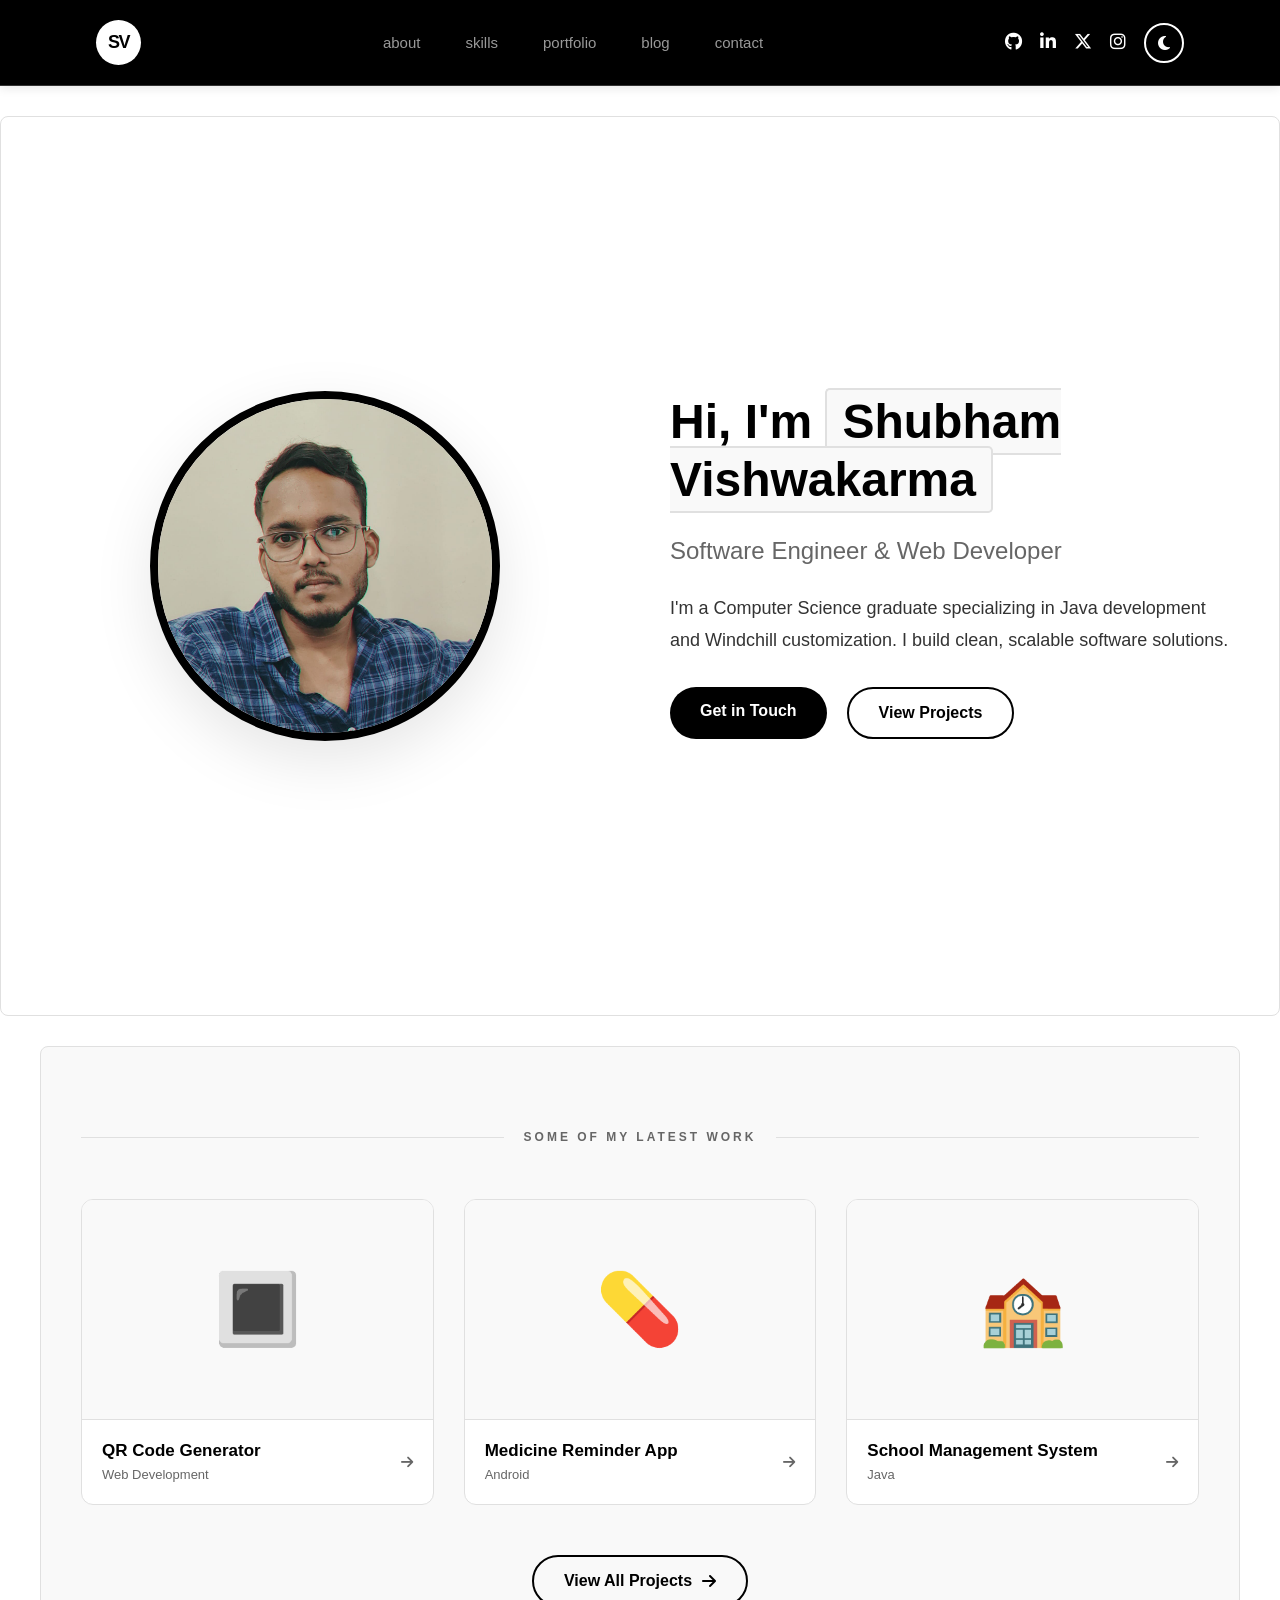
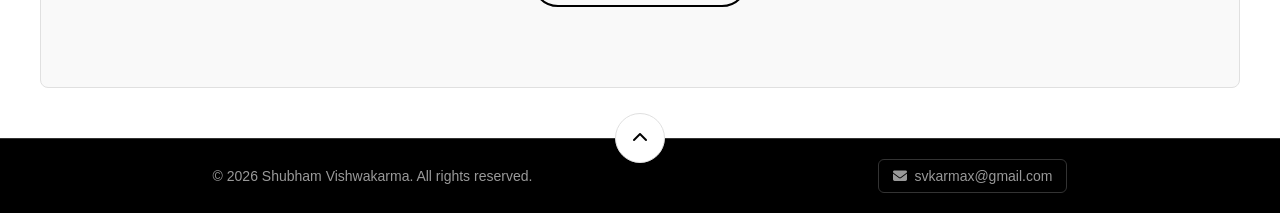
==== commit 54626445: "Updating my portfolio site" ====
--- a/index.html
+++ b/index.html
@@ -39,7 +39,12 @@
             <a href="contact/index.html">contact</a>
         </nav>
 
-        <!-- Social Links & Theme Toggle -->
+        <button class="hamburger" id="hamburger" aria-label="Menu">
+            <span></span>
+            <span></span>
+            <span></span>
+        </button>
+
         <div class="nav-social">
             <a href="https://github.com/svkarmax" target="_blank" aria-label="GitHub">
                 <i class="fab fa-github"></i>
@@ -113,6 +118,9 @@
     <i class="fas fa-chevron-up"></i>
 </button>
 
+
+
+
 <!-- FOOTER -->
 <footer class="footer">
     <div class="footer-bottom">
--- a/css/style.css
+++ b/css/style.css
@@ -66,8 +66,8 @@
 .navbar {
   background: var(--bg-header);
   padding: 20px 0;
-  position: sticky;
-  top: 0;
+  position: relative;  /* ← change from sticky */
+  /* remove or keep top: 0; doesn't matter now */
   z-index: 1000;
   box-shadow: 0 2px 10px var(--shadow-color);
   border-bottom: 1px solid var(--header-border);
@@ -142,19 +142,20 @@
 
 /* Active link highlighting */
 .nav-links a.active {
-  color: var(--nav-link-hover);
-  font-weight: 600;
+    color: var(--nav-link-hover);
+    font-weight: 600;
+    position: relative;
 }
 
 .nav-links a.active::after {
-  content: '';
-  position: absolute;
-  bottom: -5px;
-  left: 0;
-  width: 100%;
-  height: 2px;
-  background: var(--nav-link-hover);
-  animation: slideIn 0.3s ease;
+    content: '';
+    position: absolute;
+    bottom: -5px;
+    left: 0;
+    width: 100%;
+    height: 2px;
+    background-color: var(--nav-link-hover);
+    animation: slideIn 0.3s ease;
 }
 
 @keyframes slideIn {
@@ -748,22 +749,7 @@
    }
  }
  /* Navigation Active Link Styles */
- .nav-links a.active {
-     color: var(--primary-color, #007bff);
-     font-weight: 600;
-     position: relative;
- }
-
- .nav-links a.active::after {
-     content: '';
-     position: absolute;
-     bottom: -5px;
-     left: 0;
-     width: 100%;
-     height: 2px;
-     background-color: var(--primary-color, #007bff);
-     animation: slideIn 0.3s ease;
- }
+
 
  @keyframes slideIn {
      from { width: 0; }
@@ -2322,4 +2308,102 @@
         width: 100%;
         justify-content: center;
     }
+}
+/* Fix for footer */
+.footer .nav-links {
+    display: none;  /* Footer ke andar koi nav links nahi hone chahiye */
+}
+
+.footer .nav-social {
+    display: none;  /* Footer ke andar koi social links nahi */
+}
+
+/* Ensure footer only has footer content */
+.footer * {
+    box-sizing: border-box;
+}
+
+.footer-bottom {
+    clear: both;
+    width: 100%;
+}
+/* ====================================
+   MOBILE HAMBURGER MENU
+   ==================================== */
+
+.hamburger {
+    display: none;
+    flex-direction: column;
+    gap: 5px;
+    cursor: pointer;
+    background: none;
+    border: none;
+    padding: 5px;
+}
+
+.hamburger span {
+    display: block;
+    width: 25px;
+    height: 2px;
+    background: var(--nav-social-color);
+    transition: all 0.3s ease;
+    border-radius: 2px;
+}
+
+/* Hamburger animation when open */
+.hamburger.open span:nth-child(1) {
+    transform: translateY(7px) rotate(45deg);
+}
+.hamburger.open span:nth-child(2) {
+    opacity: 0;
+}
+.hamburger.open span:nth-child(3) {
+    transform: translateY(-7px) rotate(-45deg);
+}
+
+@media (max-width: 768px) {
+    .hamburger {
+        display: flex;
+    }
+
+    .nav-links {
+        display: none;
+        position: absolute;
+        top: 100%;
+        left: 0;
+        width: 100%;
+        background: var(--bg-header);
+        flex-direction: column;
+        align-items: center;
+        padding: 20px 0;
+        gap: 5px;
+        border-top: 1px solid var(--header-border);
+        z-index: 999;
+    }
+
+    .nav-links.open {
+        display: flex;
+    }
+
+    .nav-links a {
+        margin: 0;
+        padding: 12px 0;
+        width: 100%;
+        text-align: center;
+        font-size: 16px;
+    }
+
+    .nav-social {
+        gap: 12px;
+    }
+
+    /* Hide social icons on mobile, keep only theme toggle */
+    .nav-social a {
+        display: none;
+    }
+
+    .nav-container {
+        flex-direction: row;
+        position: relative;
+    }
 }
